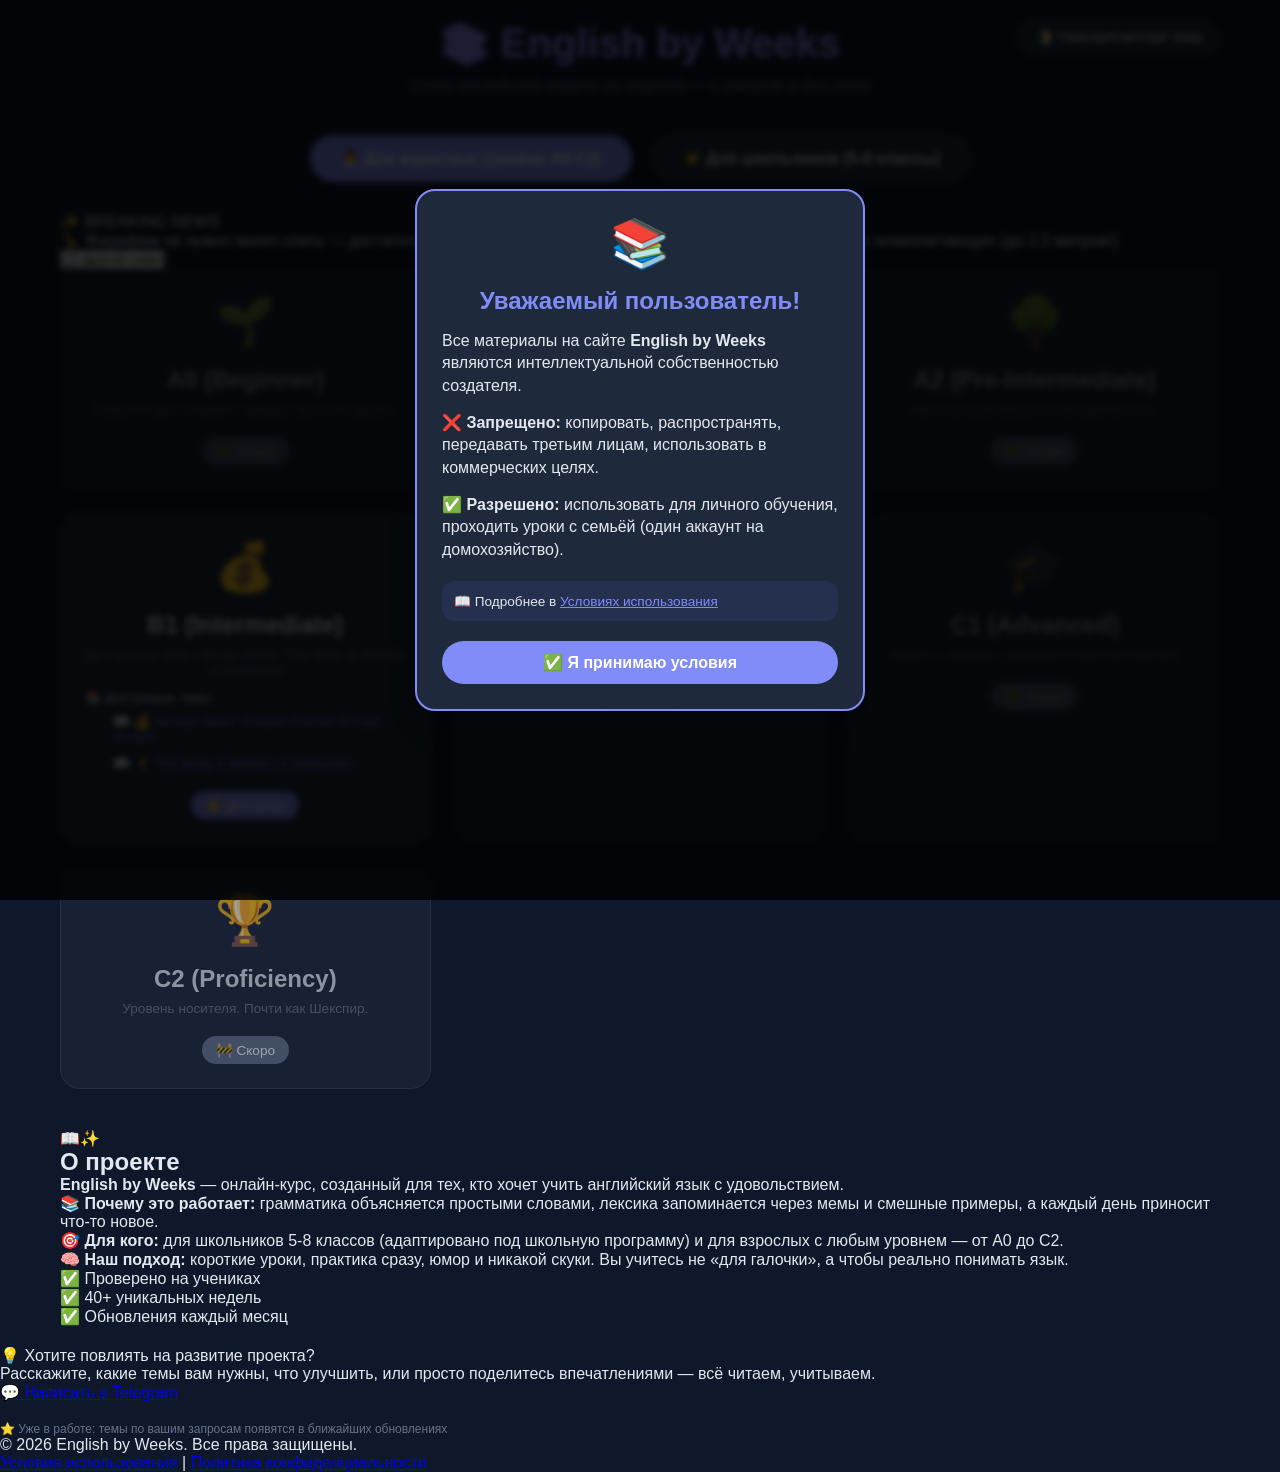
==== docs/index.html @ 67e34866 "index fix" ====
<!DOCTYPE html>
<html lang="ru">
<head>
    <meta charset="UTF-8">
    <meta name="viewport" content="width=device-width, initial-scale=1.0, user-scalable=yes">
    <title>English by Weeks — Английский для взрослых и школьников</title>
    <link rel="stylesheet" href="css/style.css">
    <link rel="icon" href="data:,">
    <link rel="manifest" href="manifest.json">
    <meta name="theme-color" content="#6366f1">
    <meta name="mobile-web-app-capable" content="yes">
    <meta name="apple-mobile-web-app-status-bar-style" content="black-translucent">
    <meta name="apple-mobile-web-app-title" content="EngWeeks">
    <link rel="icon" type="image/svg+xml" href="icons/icon.svg">

</head>
<body class="school-theme">
    <div class="container">
        <header>
            <h1>📚 English by Weeks</h1>
            <p>Учите английский неделя за неделей — с юмором и без скуки</p>
            <button class="theme-toggle" onclick="toggleTheme()">🌓 Тёмная/Светлая тема</button>
        </header>

        <div class="audience-switch">
            <button id="adultsBtn" class="audience-btn">👨‍💼 Для взрослых (уровни A0-C2)</button>
            <button id="schoolBtn" class="audience-btn">👩‍🎓 Для школьников (5-8 классы)</button>
        </div>

        <!-- Блок "Совет дня" -->
<div class="tip-section" id="dailyTipBlock">
    <div class="tip-label">✨ BREAKING NEWS</div>
    <div class="tip-content" id="dailyTipText">
        <span class="tip-icon">🧠</span>
        Загрузка...
    </div>
    <button class="tip-refresh" onclick="refreshDailyTip()">
        🔄 Другой совет
    </button>
</div>

        <div id="levelsContainer" class="levels-grid">
            <div class="loading">Загрузка...</div>
        </div>
        <!-- ========== БЛОК "О ПРОЕКТЕ" ========== -->
    <div class="about-section">
        <!-- Блок "О проекте" -->
<div class="about-section">
    <div class="about-container">
        <div class="about-icon">
            <div class="about-icon-main">📖✨</div>
        </div>

        <div class="about-content">
            <h2 class="about-title">О проекте</h2>
            <p class="about-text">
                <strong>English by Weeks</strong> — онлайн-курс, созданный для тех, кто хочет учить английский язык с удовольствием.
            </p>
            <p class="about-text">
                📚 <strong>Почему это работает:</strong> грамматика объясняется простыми словами, лексика запоминается через мемы и смешные примеры, а каждый день приносит что-то новое.
            </p>
            <p class="about-text">
                🎯 <strong>Для кого:</strong> для школьников 5-8 классов (адаптировано под школьную программу) и для взрослых с любым уровнем — от A0 до C2.
            </p>
            <p class="about-text">
                🧠 <strong>Наш подход:</strong> короткие уроки, практика сразу, юмор и никакой скуки. Вы учитесь не «для галочки», а чтобы реально понимать язык.
            </p>
            <div class="about-badges">
                <div class="about-badge">✅ Проверено на учениках</div>
                <div class="about-badge">✅ 40+ уникальных недель</div>
                <div class="about-badge">✅ Обновления каждый месяц</div>
            </div>
        </div>
    </div>
</div>
    </div>
    </div>

    <!-- ========== БЛОК ОТЗЫВОВ ========== -->
<!--    <div class="reviews-section">-->
<!--        &lt;!&ndash; Блок отзывов &ndash;&gt;-->
<!--<div class="reviews-section">-->
<!--    <h2 class="reviews-title">Что о нас говорят</h2>-->
<!--    <div class="reviews-grid">-->

<!--        &lt;!&ndash; ОТЗЫВ №1 &ndash;&gt;-->
<!--        <div class="review-card">-->
<!--            <div class="review-header">-->
<!--                <div class="review-avatar">👩</div>-->
<!--                <div class="review-author">-->
<!--                    <div class="review-name">Екатерина С.</div>-->
<!--                    <div class="review-role">мама ученика 5 класса</div>-->
<!--                </div>-->
<!--            </div>-->
<!--            <div class="review-stars">★★★★★</div>-->
<!--            <div class="review-text">-->
<!--            </div>-->
<!--            <div class="review-source">из отзыва в Telegram</div>-->
<!--        </div>-->

<!--        &lt;!&ndash; ОТЗЫВ №2 &ndash;&gt;-->
<!--        <div class="review-card">-->
<!--            <div class="review-header">-->
<!--                <div class="review-avatar">👨</div>-->
<!--                <div class="review-author">-->
<!--                    <div class="review-name">Андрей К.</div>-->
<!--                    <div class="review-role">студент, уровень B1</div>-->
<!--                </div>-->
<!--            </div>-->
<!--            <div class="review-stars">★★★★★</div>-->
<!--            <div class="review-text">-->
<!--            </div>-->
<!--            <div class="review-source">из отзыва в Max</div>-->
<!--        </div>-->

<!--        &lt;!&ndash; ОТЗЫВ №3 &ndash;&gt;-->
<!--        <div class="review-card">-->
<!--            <div class="review-header">-->
<!--                <div class="review-avatar">👩‍🏫</div>-->
<!--                <div class="review-author">-->
<!--                    <div class="review-name">Ольга М.</div>-->
<!--                    <div class="review-role">учитель английского</div>-->
<!--                </div>-->
<!--            </div>-->
<!--            <div class="review-stars">★★★★★</div>-->
<!--            <div class="review-text">-->
<!--            </div>-->
<!--            <div class="review-source">из отзыва на Profi.ru</div>-->
<!--        </div>-->

<!--    </div>-->
<!--</div>-->
<!--    </div>-->

    <!-- Блок предложений и обратной связи -->
<div class="feedback-section">
    <div class="feedback-title">💡 Хотите повлиять на развитие проекта?</div>
    <div class="feedback-subtitle">
        Расскажите, какие темы вам нужны, что улучшить, или просто поделитесь впечатлениями — всё читаем, учитываем.
    </div>

    <div class="feedback-buttons">
        <a href="https://t.me/+BAeu1MouSsIzMjE6" target="_blank" rel="noopener noreferrer" class="feedback-btn feedback-btn-primary">
            💬 Написать в Telegram
        </a>
<!--        <a href="mailto:o.gavrikova877@gmail.com?subject=Идея для English by Weeks" class="feedback-btn">-->
<!--            📧 Отправить на почту-->
<!--        </a>-->
    </div>


    <div style="margin-top: 20px; font-size: 0.75rem; color: var(--gray);">
        ⭐ Уже в работе: темы по вашим запросам появятся в ближайших обновлениях
    </div>
</div>

    <button id="installBtn" style="display: none; position: fixed; bottom: 20px; right: 20px; background: var(--primary); color: white; border: none; padding: 12px 20px; border-radius: 30px; cursor: pointer; z-index: 1000; font-weight: bold; box-shadow: 0 4px 12px rgba(0,0,0,0.15);">
        📱 Установить приложение
    </button>

    <script src="js/common.js"></script>
    <script src="js/index.js"></script>
<footer class="site-footer">
    <p>© <span id="currentYear"></span> English by Weeks. Все права защищены.</p>
    <div class="footer-links">
        <a href="/terms.html">Условия использования</a> |
        <a href="/privacy.html">Политика конфиденциальности</a>
    </div>
</footer>
</body>
</html>
---- docs/css/style.css ----
/* frontend/css/style.css */

* {
    margin: 0;
    padding: 0;
    box-sizing: border-box;
}

:root {
    --primary: #6366f1;
    --primary-dark: #4f46e5;
    --secondary: #8b5cf6;
    --success: #10b981;
    --danger: #ef4444;
    --warning: #f59e0b;
    --dark: #1e293b;
    --light: #f8fafc;
    --gray: #64748b;
    --card-bg: #ffffff;
    --body-bg: #f1f5f9;
    --text: #334155;
    --border: #e2e8f0;
}

body.dark {
    --primary: #818cf8;
    --primary-dark: #6366f1;
    --secondary: #a78bfa;
    --card-bg: #1e293b;
    --body-bg: #0f172a;
    --text: #e2e8f0;
    --border: #334155;
}

body {
    font-family: 'Segoe UI', Tahoma, Geneva, Verdana, sans-serif;
    background: var(--body-bg);
    color: var(--text);
    min-height: 100vh;
    transition: all 0.3s;
}

.container {
    max-width: 1200px;
    margin: 0 auto;
    padding: 20px;
}

header {
    text-align: center;
    margin-bottom: 40px;
    position: relative;
}

header h1 {
    font-size: 2.5rem;
    background: linear-gradient(135deg, var(--primary), var(--secondary));
    -webkit-background-clip: text;
    background-clip: text;
    color: transparent;
    margin-bottom: 10px;
}

header p {
    color: var(--gray);
}

.theme-toggle {
    position: absolute;
    top: 0;
    right: 0;
    background: var(--card-bg);
    border: 1px solid var(--border);
    border-radius: 30px;
    padding: 8px 16px;
    cursor: pointer;
    color: var(--text);
    font-size: 0.9rem;
}

.nav-buttons-top, .nav-buttons-bottom {
    display: flex;
    justify-content: space-between;
    margin-bottom: 20px;
    flex-wrap: wrap;
    gap: 10px;
}

.btn-home, .btn-back {
    background: var(--gray);
    color: white;
    border: none;
    padding: 10px 20px;
    border-radius: 30px;
    cursor: pointer;
    font-weight: 600;
    transition: all 0.2s;
}

.btn-home:hover, .btn-back:hover {
    transform: translateY(-2px);
    filter: brightness(1.05);
}

.audience-switch {
    display: flex;
    gap: 20px;
    justify-content: center;
    margin-bottom: 30px;
    flex-wrap: wrap;
}

.audience-btn {
    padding: 12px 28px;
    border: 2px solid var(--border);
    background: var(--card-bg);
    color: var(--text);
    border-radius: 40px;
    cursor: pointer;
    font-weight: 600;
    font-size: 1rem;
    transition: all 0.2s;
}

.audience-btn.active {
    background: var(--primary);
    border-color: var(--primary);
    color: white;
}

.audience-btn:hover:not(.active) {
    background: rgba(99, 102, 241, 0.1);
}

.levels-grid {
    display: grid;
    grid-template-columns: repeat(auto-fill, minmax(280px, 1fr));
    gap: 24px;
    margin-bottom: 40px;
}

.level-card, .class-card {
    background: var(--card-bg);
    border-radius: 20px;
    padding: 24px;
    cursor: pointer;
    transition: all 0.3s;
    border: 1px solid var(--border);
    text-align: center;
}

.level-card:hover, .class-card:hover {
    transform: translateY(-4px);
    box-shadow: 0 20px 25px -12px rgba(0, 0, 0, 0.2);
}

.level-card.coming-soon, .class-card.coming-soon {
    opacity: 0.6;
    cursor: not-allowed;
}

.level-card.coming-soon:hover, .class-card.coming-soon:hover {
    transform: none;
}

.level-icon, .class-icon {
    font-size: 3rem;
    margin-bottom: 16px;
}

.level-title, .class-title {
    font-size: 1.5rem;
    font-weight: bold;
    margin-bottom: 8px;
}

.level-badge {
    background: var(--primary);
    padding: 6px 14px;
    border-radius: 30px;
    font-size: 0.85rem;
    color: white;
    display: inline-block;
    margin-top: 12px;
}

.stats-bar {
    display: flex;
    justify-content: center;
    gap: 20px;
    margin-bottom: 40px;
    flex-wrap: wrap;
}

.stat-card {
    background: var(--card-bg);
    border-radius: 20px;
    padding: 15px 25px;
    text-align: center;
    min-width: 120px;
    box-shadow: 0 4px 6px -1px rgba(0, 0, 0, 0.1);
    border: 1px solid var(--border);
}

.stat-value {
    font-size: 2rem;
    font-weight: bold;
    color: var(--primary);
}

.stat-label {
    font-size: 0.85rem;
    color: var(--gray);
}

.day-block {
    margin-bottom: 24px;
    border: 1px solid var(--border);
    border-radius: 16px;
    overflow: hidden;
}

.day-header {
    background: var(--card-bg);
    padding: 16px 20px;
    cursor: pointer;
    display: flex;
    justify-content: space-between;
    align-items: center;
    flex-wrap: wrap;
    gap: 10px;
}

.day-header h3 {
    margin: 0;
}

.day-status-badge {
    padding: 4px 12px;
    border-radius: 20px;
    font-size: 0.8rem;
    font-weight: 600;
}

.day-status-badge.completed {
    background: var(--success);
    color: white;
}

.day-status-badge.current {
    background: var(--primary);
    color: white;
}

.day-content {
    padding: 20px;
    background: var(--body-bg);
    display: none;
}

.day-content.open {
    display: block;
}

.grammar-card {
    background: var(--card-bg);
    border-radius: 20px;
    padding: 24px;
    margin-bottom: 24px;
    border: 1px solid var(--border);
}

.grammar-card h3 {
    color: var(--primary);
    margin-bottom: 16px;
}

.grammar-rule {
    background: rgba(99, 102, 241, 0.1);
    padding: 16px;
    border-radius: 12px;
    margin: 16px 0;
    white-space: pre-wrap;
}

.grammar-example {
    background: var(--body-bg);
    padding: 10px;
    border-radius: 8px;
    margin: 8px 0;
    font-style: italic;
    display: flex;
    align-items: center;
    flex-wrap: wrap;
    gap: 8px;
}

.vocab-grid {
    display: grid;
    grid-template-columns: repeat(auto-fill, minmax(200px, 1fr));
    gap: 16px;
    margin-bottom: 24px;
}

.vocab-item {
    background: var(--card-bg);
    border-radius: 12px;
    padding: 16px;
    text-align: center;
    border: 1px solid var(--border);
    transition: transform 0.2s;
}

.vocab-item:hover {
    transform: translateY(-2px);
}

.vocab-icon {
    font-size: 2rem;
    margin-bottom: 8px;
}

.vocab-word {
    font-weight: bold;
    font-size: 1rem;
}

.vocab-transcription {
    font-size: 0.7rem;
    color: var(--gray);
}

.vocab-translation {
    font-size: 0.8rem;
    color: var(--gray);
    margin-top: 4px;
}

.vocab-example {
    font-size: 0.7rem;
    color: var(--gray);
    margin-top: 8px;
    font-style: italic;
}

.exercise-card {
    background: var(--card-bg);
    border-radius: 16px;
    padding: 20px;
    margin-bottom: 20px;
    border-left: 4px solid var(--primary);
    border: 1px solid var(--border);
}

.exercise-card.correct {
    border-left-color: var(--success);
}

.exercise-card.incorrect {
    border-left-color: var(--danger);
}

.exercise-question {
    font-size: 1rem;
    margin-bottom: 16px;
    font-weight: 500;
    display: flex;
    align-items: center;
    flex-wrap: wrap;
    gap: 8px;
}

.options {
    display: flex;
    flex-direction: column;
    gap: 8px;
    margin-bottom: 16px;
}

.option {
    padding: 8px 12px;
    background: var(--body-bg);
    border-radius: 8px;
    cursor: pointer;
    transition: all 0.2s;
    border: 1px solid var(--border);
    display: flex;
    align-items: center;
    gap: 8px;
    flex-wrap: wrap;
}

.option:hover {
    background: rgba(99, 102, 241, 0.1);
}

.option.selected {
    background: var(--primary);
    color: white;
    border-color: var(--primary);
}

.fill-input {
    width: 100%;
    padding: 12px;
    border: 1px solid var(--border);
    border-radius: 10px;
    background: var(--card-bg);
    color: var(--text);
    margin-bottom: 16px;
}

.fill-input:focus {
    outline: none;
    border-color: var(--primary);
}

.btn-check {
    background: var(--primary);
    color: white;
    border: none;
    padding: 10px 20px;
    border-radius: 25px;
    cursor: pointer;
    font-weight: 600;
    transition: all 0.2s;
}

.btn-check:hover {
    background: var(--primary-dark);
    transform: translateY(-1px);
}

.btn-next {
    background: var(--primary);
    color: white;
    border: none;
    padding: 12px 24px;
    border-radius: 30px;
    cursor: pointer;
    font-weight: 600;
    transition: all 0.2s;
}

.btn-next:hover {
    transform: translateY(-2px);
    filter: brightness(1.05);
}

.explanation {
    margin-top: 16px;
    padding: 12px;
    background: rgba(16, 185, 129, 0.1);
    border-radius: 10px;
    display: none;
    font-size: 0.9rem;
}

.explanation.show {
    display: block;
}

.adaptive-hint {
    background: rgba(245, 158, 11, 0.1);
    border-left: 4px solid var(--warning);
    padding: 16px;
    margin: 20px 0;
    border-radius: 10px;
}

.adaptive-hint h4 {
    color: var(--warning);
    margin-bottom: 8px;
}

.speak-sentence-btn {
    background: none;
    border: none;
    cursor: pointer;
    font-size: 1rem;
    padding: 4px 8px;
    border-radius: 20px;
    transition: all 0.2s;
}

.speak-sentence-btn:hover {
    background: rgba(99, 102, 241, 0.2);
}

.toast {
    position: fixed;
    bottom: 20px;
    left: 50%;
    transform: translateX(-50%);
    background: var(--success);
    color: white;
    padding: 10px 20px;
    border-radius: 30px;
    font-size: 14px;
    z-index: 1000;
    animation: fadeInOut 2s ease forwards;
}

.toast.error {
    background: var(--danger);
}

.toast.info {
    background: var(--warning);
}

@keyframes fadeInOut {
    0% { opacity: 0; transform: translateX(-50%) translateY(20px); }
    15% { opacity: 1; transform: translateX(-50%) translateY(0); }
    85% { opacity: 1; transform: translateX(-50%) translateY(0); }
    100% { opacity: 0; transform: translateX(-50%) translateY(-20px); }
}

.timetable-grid {
    overflow-x: auto;
}

.timetable-row {
    display: grid;
    grid-template-columns: 80px repeat(5, 1fr);
    gap: 8px;
    align-items: center;
    min-width: 500px;
    margin-bottom: 8px;
}

.timetable-time {
    font-weight: bold;
    background: var(--primary);
    color: white;
    padding: 8px;
    border-radius: 8px;
    text-align: center;
}

.timetable-subject {
    background: var(--body-bg);
    padding: 8px;
    border-radius: 8px;
    text-align: center;
}

.certificate-modal {
    animation: fadeIn 0.3s ease;
}

@keyframes fadeIn {
    from { opacity: 0; }
    to { opacity: 1; }
}

@media (max-width: 600px) {
    .container { padding: 16px; }

    header {
        position: relative;
        padding-top: 50px;
        margin-bottom: 20px;
    }

    header h1 {
        font-size: 1.5rem;
        margin-top: 10px;
    }

    .theme-toggle {
        position: absolute;
        top: 0;
        right: 0;
        left: auto;
        font-size: 0.7rem;
        padding: 5px 10px;
    }

    .nav-buttons-top, .nav-buttons-bottom {
        flex-direction: column;
    }

    .btn-home, .btn-back {
        width: 100%;
        text-align: center;
    }

    .stats-bar { gap: 8px; }
    .stat-card { padding: 8px 12px; min-width: 70px; }
    .stat-value { font-size: 1.2rem; }
    .stat-label { font-size: 0.7rem; }

    .weeks-grid { grid-template-columns: 1fr; }
    .vocab-grid { grid-template-columns: 1fr; }

    .audience-btn { padding: 6px 12px; font-size: 0.8rem; }

    .day-header h3 { font-size: 0.9rem; }
    .day-status-badge { font-size: 0.65rem; }

    .grammar-card, .exercise-card { padding: 12px; }
    .exercise-question { font-size: 0.9rem; }

    .option { padding: 8px 12px; font-size: 0.85rem; }
    .btn-check, .btn-next { padding: 8px 16px; font-size: 0.85rem; }

    .timetable-row {
        min-width: 450px;
        gap: 4px;
    }

    .timetable-time { font-size: 0.7rem; padding: 4px; }
    .timetable-subject { font-size: 0.65rem; padding: 4px; }
}

/* ========== ЗАГОЛОВОК НЕДЕЛИ В РАМКЕ ========== */
.week-title-wrapper {
    display: inline-block;
    background: var(--card-bg) !important;
    padding: 16px 32px;
    border-radius: 16px;
    border: 3px solid var(--primary) !important;
    box-shadow: 0 8px 20px rgba(0, 0, 0, 0.08);
    margin-bottom: 8px;
}

header .week-title-wrapper h1 {
    margin: 0;
    font-size: 2rem;
    color: var(--text) !important;
    background: none !important;
    -webkit-background-clip: unset !important;
    background-clip: unset !important;
    background-image: none !important;
}

/* ========== КЛИКАБЕЛЬНЫЕ СЛОВА (БЕЗ ПОДЧЁРКИВАНИЯ) ========== */
.clickable-word,
.clickable-word:link,
.clickable-word:visited,
.clickable-word:hover,
.clickable-word:active,
a .clickable-word,
.clickable-word a {
    text-decoration: none !important;
    border-bottom: none !important;
    cursor: pointer;
    transition: background 0.2s;
}

.clickable-word:hover {
    background: rgba(99, 102, 241, 0.1);
    border-radius: 4px;
}
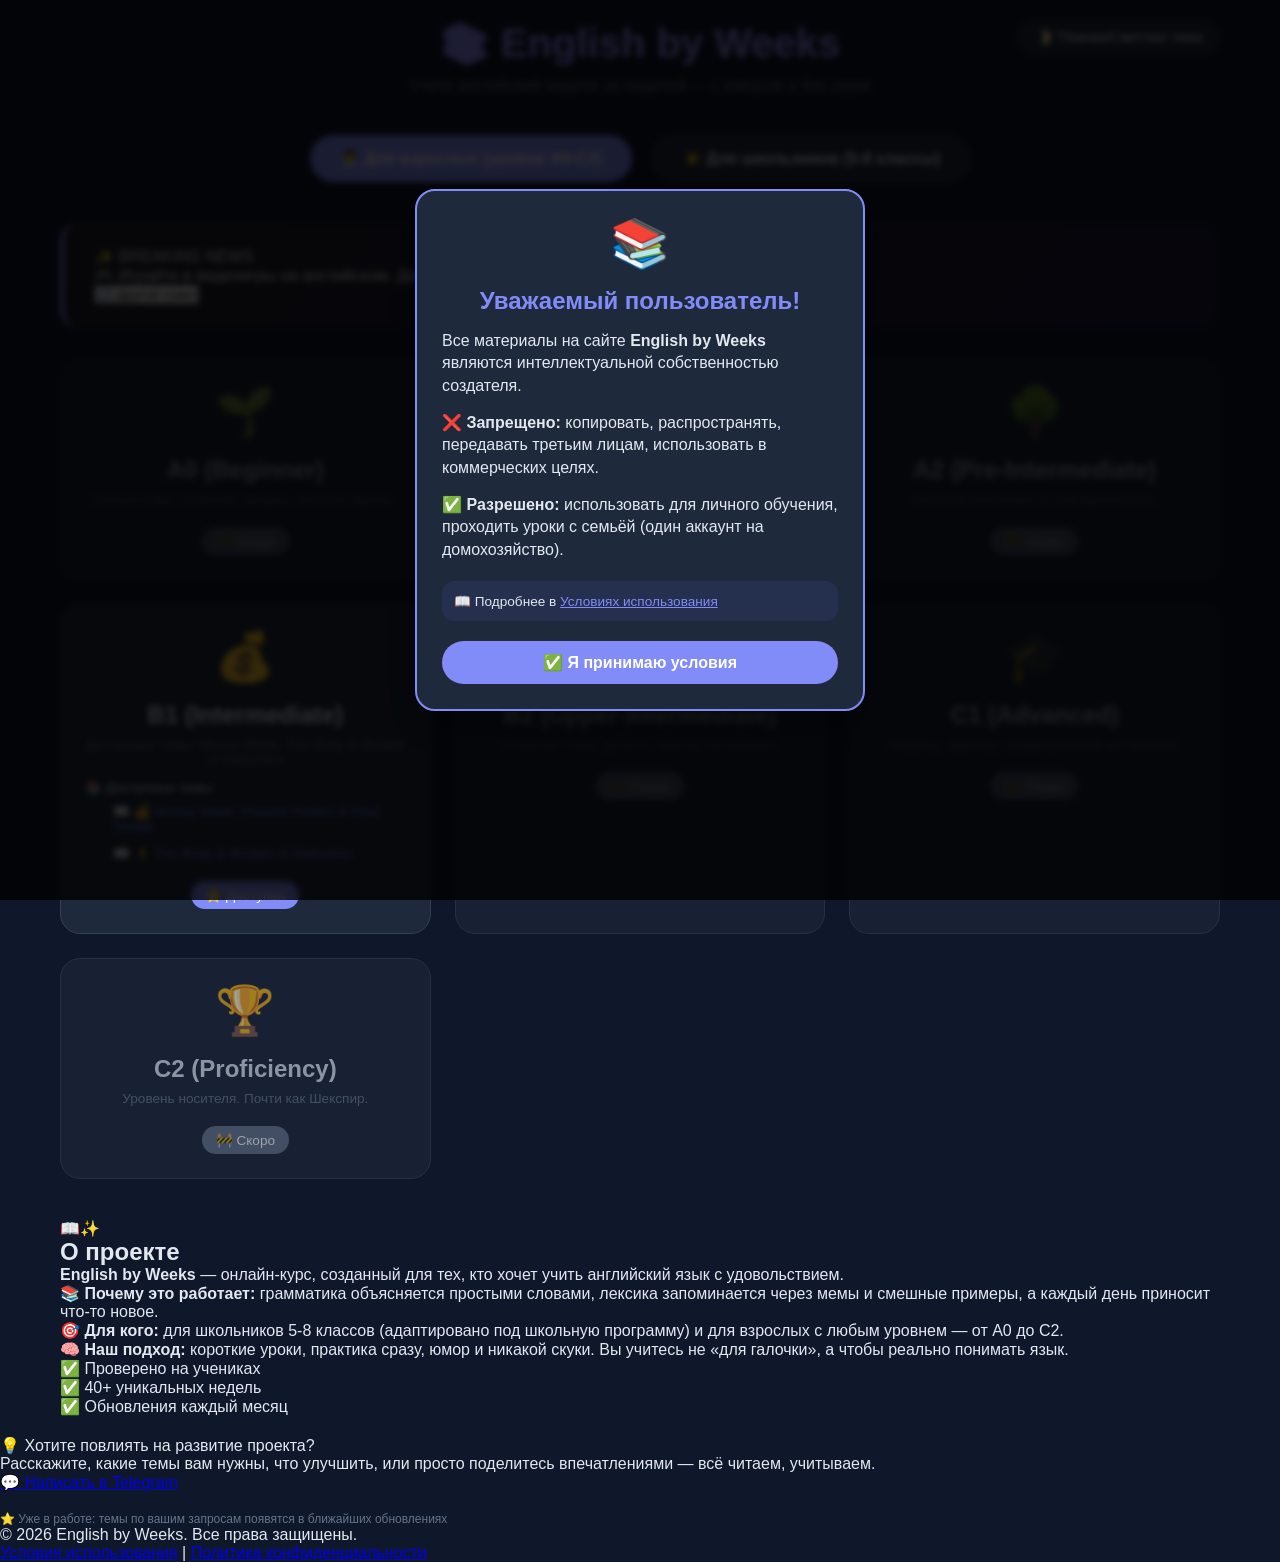
==== commit c8c125eb: "tip section" ====
--- a/docs/index.html
+++ b/docs/index.html
@@ -43,7 +43,7 @@
             <div class="loading">Загрузка...</div>
         </div>
         <!-- ========== БЛОК "О ПРОЕКТЕ" ========== -->
-    <div class="about-section">
+
         <!-- Блок "О проекте" -->
 <div class="about-section">
     <div class="about-container">
@@ -71,7 +71,7 @@
                 <div class="about-badge">✅ Обновления каждый месяц</div>
             </div>
         </div>
-    </div>
+
 </div>
     </div>
     </div>
--- a/docs/css/style.css
+++ b/docs/css/style.css
@@ -652,4 +652,14 @@
 .clickable-word:hover {
     background: rgba(99, 102, 241, 0.1);
     border-radius: 4px;
+}
+
+.tip-section {
+    background: linear-gradient(135deg, rgba(249,115,22,0.08), rgba(139,92,246,0.08));
+    border-radius: 20px;
+    padding: 25px 30px;
+    margin: 40px 0 30px;
+    border-left: 4px solid var(--primary);
+    position: relative;
+    overflow: hidden;
 }
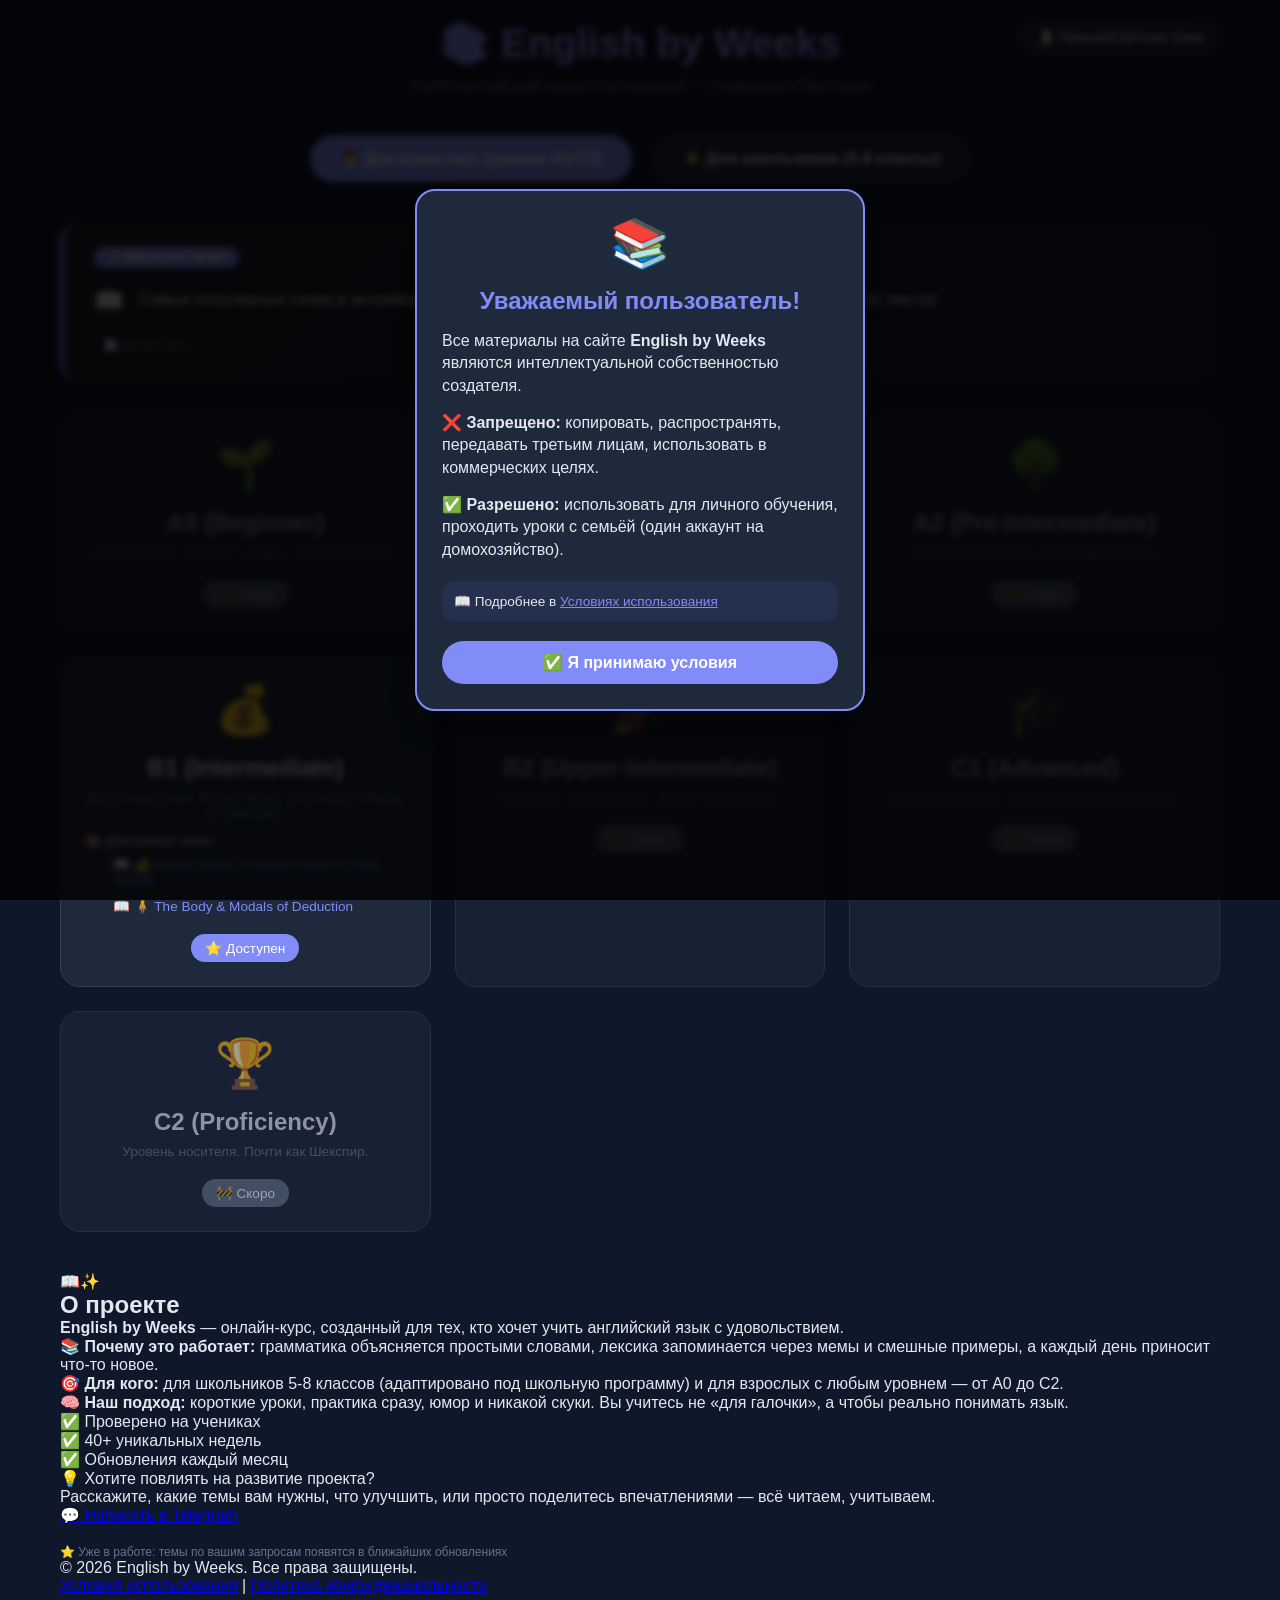
==== commit bb8d8a7d: "tip section" ====
--- a/docs/index.html
+++ b/docs/index.html
@@ -12,7 +12,6 @@
     <meta name="apple-mobile-web-app-status-bar-style" content="black-translucent">
     <meta name="apple-mobile-web-app-title" content="EngWeeks">
     <link rel="icon" type="image/svg+xml" href="icons/icon.svg">
-
 </head>
 <body class="school-theme">
     <div class="container">
@@ -28,144 +27,80 @@
         </div>
 
         <!-- Блок "Совет дня" -->
-<div class="tip-section" id="dailyTipBlock">
-    <div class="tip-label">✨ BREAKING NEWS</div>
-    <div class="tip-content" id="dailyTipText">
-        <span class="tip-icon">🧠</span>
-        Загрузка...
-    </div>
-    <button class="tip-refresh" onclick="refreshDailyTip()">
-        🔄 Другой совет
-    </button>
-</div>
+        <div class="tip-section" id="dailyTipBlock">
+            <div class="tip-label">✨ BREAKING NEWS</div>
+            <div class="tip-content" id="dailyTipText">
+                <span class="tip-icon">🧠</span>
+                Загрузка...
+            </div>
+            <button class="tip-refresh" onclick="refreshDailyTip()">
+                🔄 Другой совет
+            </button>
+        </div>
 
         <div id="levelsContainer" class="levels-grid">
             <div class="loading">Загрузка...</div>
         </div>
-        <!-- ========== БЛОК "О ПРОЕКТЕ" ========== -->
 
         <!-- Блок "О проекте" -->
-<div class="about-section">
-    <div class="about-container">
-        <div class="about-icon">
-            <div class="about-icon-main">📖✨</div>
-        </div>
-
-        <div class="about-content">
-            <h2 class="about-title">О проекте</h2>
-            <p class="about-text">
-                <strong>English by Weeks</strong> — онлайн-курс, созданный для тех, кто хочет учить английский язык с удовольствием.
-            </p>
-            <p class="about-text">
-                📚 <strong>Почему это работает:</strong> грамматика объясняется простыми словами, лексика запоминается через мемы и смешные примеры, а каждый день приносит что-то новое.
-            </p>
-            <p class="about-text">
-                🎯 <strong>Для кого:</strong> для школьников 5-8 классов (адаптировано под школьную программу) и для взрослых с любым уровнем — от A0 до C2.
-            </p>
-            <p class="about-text">
-                🧠 <strong>Наш подход:</strong> короткие уроки, практика сразу, юмор и никакой скуки. Вы учитесь не «для галочки», а чтобы реально понимать язык.
-            </p>
-            <div class="about-badges">
-                <div class="about-badge">✅ Проверено на учениках</div>
-                <div class="about-badge">✅ 40+ уникальных недель</div>
-                <div class="about-badge">✅ Обновления каждый месяц</div>
+        <div class="about-section">
+            <div class="about-container">
+                <div class="about-icon">
+                    <div class="about-icon-main">📖✨</div>
+                </div>
+                <div class="about-content">
+                    <h2 class="about-title">О проекте</h2>
+                    <p class="about-text">
+                        <strong>English by Weeks</strong> — онлайн-курс, созданный для тех, кто хочет учить английский язык с удовольствием.
+                    </p>
+                    <p class="about-text">
+                        📚 <strong>Почему это работает:</strong> грамматика объясняется простыми словами, лексика запоминается через мемы и смешные примеры, а каждый день приносит что-то новое.
+                    </p>
+                    <p class="about-text">
+                        🎯 <strong>Для кого:</strong> для школьников 5-8 классов (адаптировано под школьную программу) и для взрослых с любым уровнем — от A0 до C2.
+                    </p>
+                    <p class="about-text">
+                        🧠 <strong>Наш подход:</strong> короткие уроки, практика сразу, юмор и никакой скуки. Вы учитесь не «для галочки», а чтобы реально понимать язык.
+                    </p>
+                    <div class="about-badges">
+                        <div class="about-badge">✅ Проверено на учениках</div>
+                        <div class="about-badge">✅ 40+ уникальных недель</div>
+                        <div class="about-badge">✅ Обновления каждый месяц</div>
+                    </div>
+                </div>
             </div>
         </div>
 
-</div>
+        <!-- Блок предложений и обратной связи -->
+        <div class="feedback-section">
+            <div class="feedback-title">💡 Хотите повлиять на развитие проекта?</div>
+            <div class="feedback-subtitle">
+                Расскажите, какие темы вам нужны, что улучшить, или просто поделитесь впечатлениями — всё читаем, учитываем.
+            </div>
+            <div class="feedback-buttons">
+                <a href="https://t.me/+BAeu1MouSsIzMjE6" target="_blank" rel="noopener noreferrer" class="feedback-btn feedback-btn-primary">
+                    💬 Написать в Telegram
+                </a>
+            </div>
+            <div style="margin-top: 20px; font-size: 0.75rem; color: var(--gray);">
+                ⭐ Уже в работе: темы по вашим запросам появятся в ближайших обновлениях
+            </div>
+        </div>
+
+        <button id="installBtn" style="display: none; position: fixed; bottom: 20px; right: 20px; background: var(--primary); color: white; border: none; padding: 12px 20px; border-radius: 30px; cursor: pointer; z-index: 1000; font-weight: bold; box-shadow: 0 4px 12px rgba(0,0,0,0.15);">
+            📱 Установить приложение
+        </button>
+
+        <script src="js/common.js"></script>
+        <script src="js/index.js"></script>
+
+        <footer class="site-footer">
+            <p>© <span id="currentYear"></span> English by Weeks. Все права защищены.</p>
+            <div class="footer-links">
+                <a href="/terms.html">Условия использования</a> |
+                <a href="/privacy.html">Политика конфиденциальности</a>
+            </div>
+        </footer>
     </div>
-    </div>
-
-    <!-- ========== БЛОК ОТЗЫВОВ ========== -->
-<!--    <div class="reviews-section">-->
-<!--        &lt;!&ndash; Блок отзывов &ndash;&gt;-->
-<!--<div class="reviews-section">-->
-<!--    <h2 class="reviews-title">Что о нас говорят</h2>-->
-<!--    <div class="reviews-grid">-->
-
-<!--        &lt;!&ndash; ОТЗЫВ №1 &ndash;&gt;-->
-<!--        <div class="review-card">-->
-<!--            <div class="review-header">-->
-<!--                <div class="review-avatar">👩</div>-->
-<!--                <div class="review-author">-->
-<!--                    <div class="review-name">Екатерина С.</div>-->
-<!--                    <div class="review-role">мама ученика 5 класса</div>-->
-<!--                </div>-->
-<!--            </div>-->
-<!--            <div class="review-stars">★★★★★</div>-->
-<!--            <div class="review-text">-->
-<!--            </div>-->
-<!--            <div class="review-source">из отзыва в Telegram</div>-->
-<!--        </div>-->
-
-<!--        &lt;!&ndash; ОТЗЫВ №2 &ndash;&gt;-->
-<!--        <div class="review-card">-->
-<!--            <div class="review-header">-->
-<!--                <div class="review-avatar">👨</div>-->
-<!--                <div class="review-author">-->
-<!--                    <div class="review-name">Андрей К.</div>-->
-<!--                    <div class="review-role">студент, уровень B1</div>-->
-<!--                </div>-->
-<!--            </div>-->
-<!--            <div class="review-stars">★★★★★</div>-->
-<!--            <div class="review-text">-->
-<!--            </div>-->
-<!--            <div class="review-source">из отзыва в Max</div>-->
-<!--        </div>-->
-
-<!--        &lt;!&ndash; ОТЗЫВ №3 &ndash;&gt;-->
-<!--        <div class="review-card">-->
-<!--            <div class="review-header">-->
-<!--                <div class="review-avatar">👩‍🏫</div>-->
-<!--                <div class="review-author">-->
-<!--                    <div class="review-name">Ольга М.</div>-->
-<!--                    <div class="review-role">учитель английского</div>-->
-<!--                </div>-->
-<!--            </div>-->
-<!--            <div class="review-stars">★★★★★</div>-->
-<!--            <div class="review-text">-->
-<!--            </div>-->
-<!--            <div class="review-source">из отзыва на Profi.ru</div>-->
-<!--        </div>-->
-
-<!--    </div>-->
-<!--</div>-->
-<!--    </div>-->
-
-    <!-- Блок предложений и обратной связи -->
-<div class="feedback-section">
-    <div class="feedback-title">💡 Хотите повлиять на развитие проекта?</div>
-    <div class="feedback-subtitle">
-        Расскажите, какие темы вам нужны, что улучшить, или просто поделитесь впечатлениями — всё читаем, учитываем.
-    </div>
-
-    <div class="feedback-buttons">
-        <a href="https://t.me/+BAeu1MouSsIzMjE6" target="_blank" rel="noopener noreferrer" class="feedback-btn feedback-btn-primary">
-            💬 Написать в Telegram
-        </a>
-<!--        <a href="mailto:o.gavrikova877@gmail.com?subject=Идея для English by Weeks" class="feedback-btn">-->
-<!--            📧 Отправить на почту-->
-<!--        </a>-->
-    </div>
-
-
-    <div style="margin-top: 20px; font-size: 0.75rem; color: var(--gray);">
-        ⭐ Уже в работе: темы по вашим запросам появятся в ближайших обновлениях
-    </div>
-</div>
-
-    <button id="installBtn" style="display: none; position: fixed; bottom: 20px; right: 20px; background: var(--primary); color: white; border: none; padding: 12px 20px; border-radius: 30px; cursor: pointer; z-index: 1000; font-weight: bold; box-shadow: 0 4px 12px rgba(0,0,0,0.15);">
-        📱 Установить приложение
-    </button>
-
-    <script src="js/common.js"></script>
-    <script src="js/index.js"></script>
-<footer class="site-footer">
-    <p>© <span id="currentYear"></span> English by Weeks. Все права защищены.</p>
-    <div class="footer-links">
-        <a href="/terms.html">Условия использования</a> |
-        <a href="/privacy.html">Политика конфиденциальности</a>
-    </div>
-</footer>
 </body>
 </html>
--- a/docs/css/style.css
+++ b/docs/css/style.css
@@ -662,4 +662,46 @@
     border-left: 4px solid var(--primary);
     position: relative;
     overflow: hidden;
+}
+.tip-label {
+    display: inline-block;
+    background: var(--primary);
+    color: white;
+    padding: 4px 12px;
+    border-radius: 30px;
+    font-size: 0.7rem;
+    font-weight: 600;
+    text-transform: uppercase;
+    letter-spacing: 0.5px;
+    margin-bottom: 15px;
+}
+
+.tip-content {
+    font-size: 1rem;
+    line-height: 1.5;
+    color: var(--text);
+    margin-bottom: 15px;
+    padding-right: 20px;
+}
+
+.tip-icon {
+    font-size: 1.5rem;
+    margin-right: 10px;
+    vertical-align: middle;
+}
+
+.tip-refresh {
+    background: none;
+    border: none;
+    color: var(--gray);
+    font-size: 0.7rem;
+    cursor: pointer;
+    transition: color 0.2s;
+    padding: 5px 10px;
+    border-radius: 20px;
+}
+
+.tip-refresh:hover {
+    color: var(--primary);
+    background: rgba(99, 102, 241, 0.1);
 }
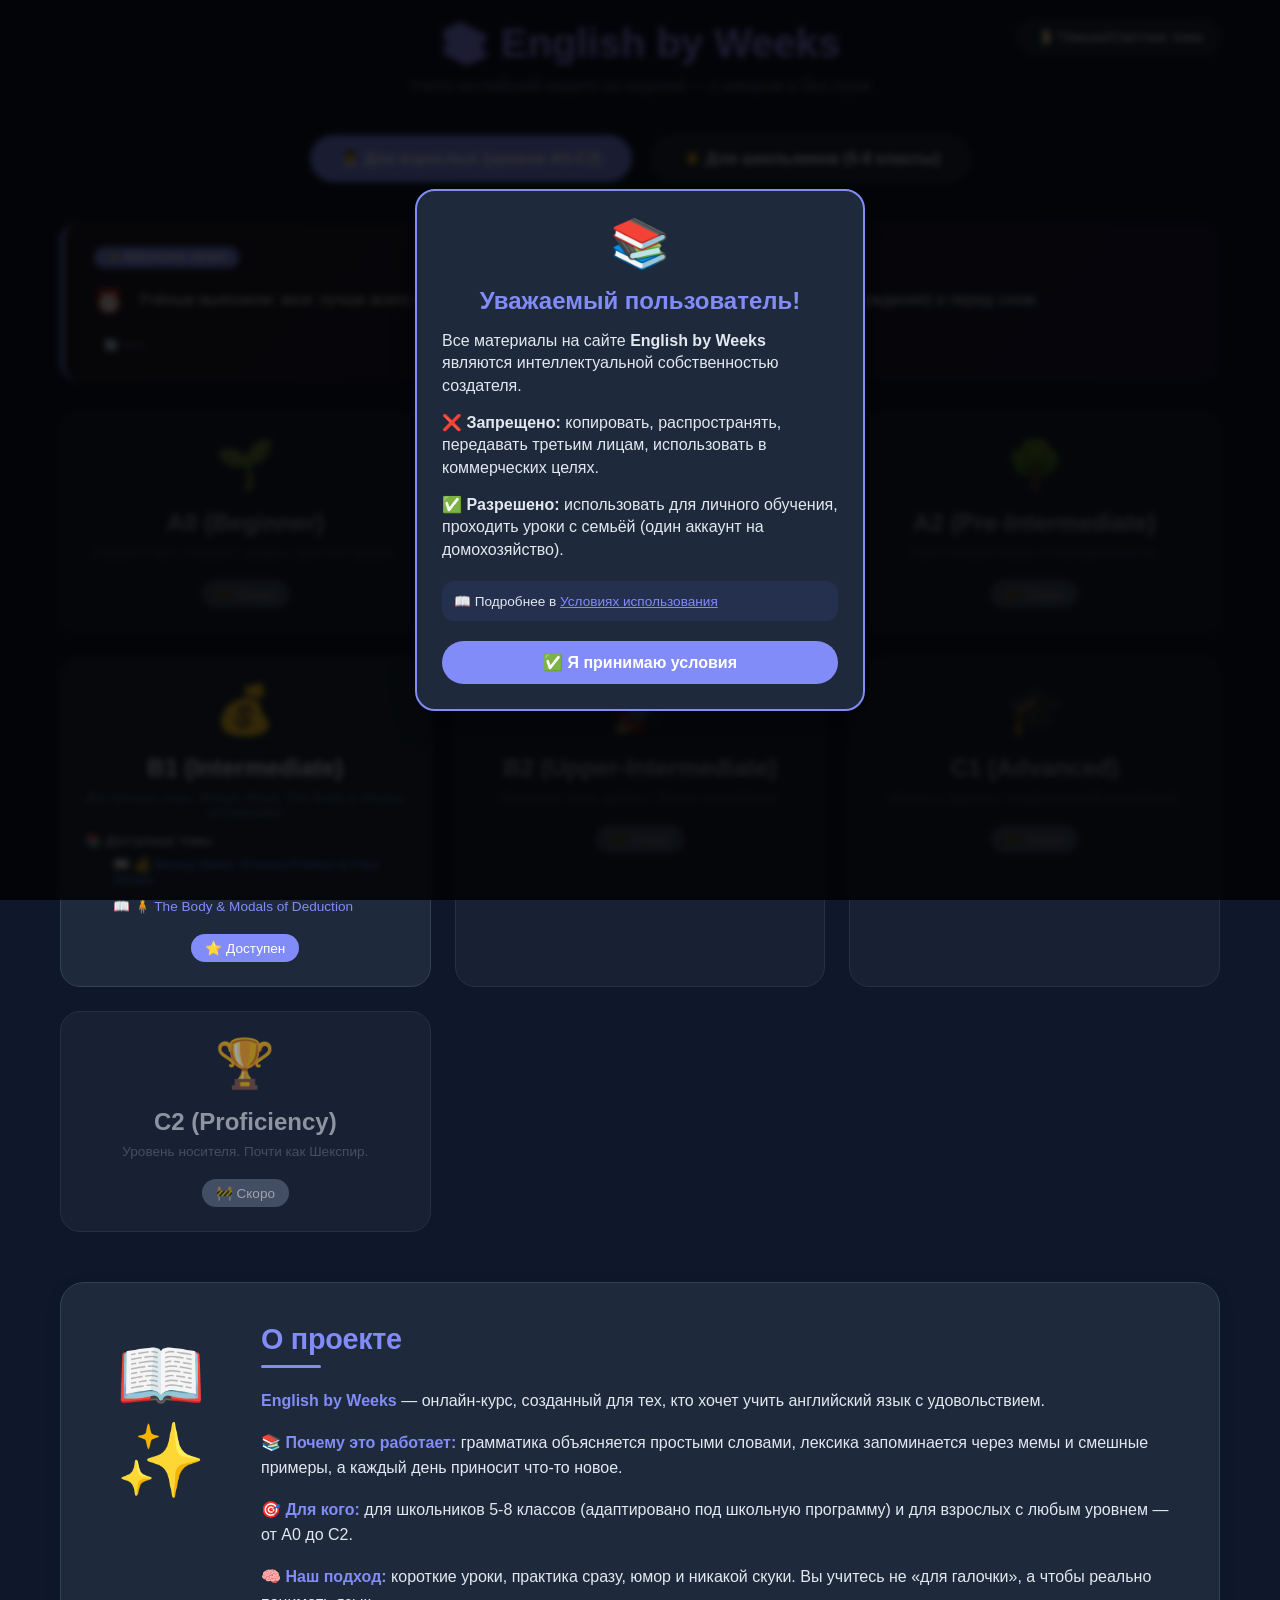
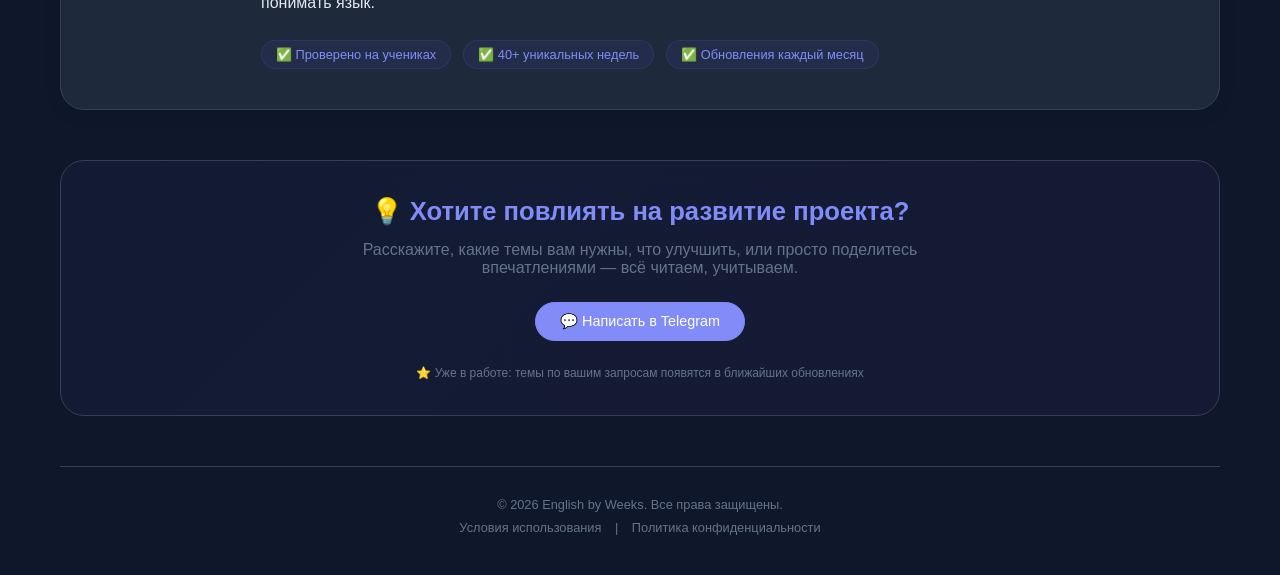
==== commit f11d1b63: "Next advice button" ====
--- a/docs/index.html
+++ b/docs/index.html
@@ -34,7 +34,7 @@
                 Загрузка...
             </div>
             <button class="tip-refresh" onclick="refreshDailyTip()">
-                🔄 Другой совет
+                🔄 Next
             </button>
         </div>
 
--- a/docs/css/style.css
+++ b/docs/css/style.css
@@ -704,4 +704,254 @@
 .tip-refresh:hover {
     color: var(--primary);
     background: rgba(99, 102, 241, 0.1);
+}
+
+/* ========== БЛОК "О ПРОЕКТЕ" ========== */
+.about-section {
+    background: var(--card-bg);
+    border-radius: 24px;
+    padding: 40px;
+    margin: 50px 0;
+    border: 1px solid var(--border);
+    box-shadow: 0 4px 20px rgba(0, 0, 0, 0.05);
+}
+
+.about-container {
+    display: flex;
+    flex-wrap: wrap;
+    gap: 40px;
+    align-items: flex-start;
+}
+
+.about-icon {
+    flex: 0 0 120px;
+    text-align: center;
+    padding-top: 10px;
+}
+
+.about-icon-main {
+    font-size: 4.5rem;
+    display: block;
+    margin-bottom: 10px;
+}
+
+.about-content {
+    flex: 1;
+    min-width: 250px;
+}
+
+.about-title {
+    color: var(--primary);
+    margin-bottom: 20px;
+    font-size: 1.8rem;
+    font-weight: 700;
+    letter-spacing: -0.3px;
+    position: relative;
+    padding-bottom: 12px;
+}
+
+.about-title::after {
+    content: '';
+    position: absolute;
+    bottom: 0;
+    left: 0;
+    width: 60px;
+    height: 3px;
+    background: var(--primary);
+    border-radius: 3px;
+}
+
+.about-text {
+    margin-bottom: 16px;
+    line-height: 1.6;
+    color: var(--text);
+    font-size: 1rem;
+}
+
+.about-text strong {
+    color: var(--primary);
+    font-weight: 600;
+}
+
+.about-badges {
+    display: flex;
+    flex-wrap: wrap;
+    gap: 12px;
+    margin-top: 25px;
+}
+
+.about-badge {
+    background: rgba(99, 102, 241, 0.08);
+    padding: 6px 14px;
+    border-radius: 30px;
+    font-size: 0.8rem;
+    font-weight: 500;
+    color: var(--primary);
+    border: 1px solid rgba(99, 102, 241, 0.15);
+    transition: all 0.2s ease;
+}
+
+.about-badge:hover {
+    background: rgba(99, 102, 241, 0.15);
+    transform: translateY(-2px);
+}
+
+/* ========== БЛОК ОБРАТНОЙ СВЯЗИ ========== */
+.feedback-section {
+    background: linear-gradient(135deg, rgba(99, 102, 241, 0.05), rgba(139, 92, 246, 0.05));
+    border-radius: 24px;
+    padding: 35px;
+    margin: 50px 0;
+    border: 1px solid var(--border);
+    text-align: center;
+}
+
+.feedback-title {
+    font-size: 1.6rem;
+    font-weight: 700;
+    color: var(--primary);
+    margin-bottom: 15px;
+}
+
+.feedback-subtitle {
+    font-size: 1rem;
+    color: var(--gray);
+    margin-bottom: 25px;
+    max-width: 600px;
+    margin-left: auto;
+    margin-right: auto;
+}
+
+.feedback-buttons {
+    display: flex;
+    flex-wrap: wrap;
+    justify-content: center;
+    gap: 15px;
+    margin-bottom: 25px;
+}
+
+.feedback-btn {
+    display: inline-flex;
+    align-items: center;
+    gap: 8px;
+    background: var(--card-bg);
+    border: 1px solid var(--border);
+    border-radius: 40px;
+    padding: 10px 24px;
+    font-size: 0.9rem;
+    font-weight: 500;
+    color: var(--text);
+    text-decoration: none;
+    transition: all 0.2s ease;
+    cursor: pointer;
+}
+
+.feedback-btn:hover {
+    transform: translateY(-2px);
+    border-color: var(--primary);
+    box-shadow: 0 4px 12px rgba(0, 0, 0, 0.1);
+}
+
+.feedback-btn-primary {
+    background: var(--primary);
+    border-color: var(--primary);
+    color: white;
+}
+
+.feedback-btn-primary:hover {
+    background: var(--primary-dark);
+    transform: translateY(-2px);
+}
+
+/* ========== АДАПТИВНОСТЬ ДЛЯ ЭТИХ БЛОКОВ ========== */
+@media (max-width: 600px) {
+    .about-section {
+        padding: 25px;
+        margin: 30px 0;
+    }
+    .about-container {
+        flex-direction: column;
+        align-items: center;
+        text-align: center;
+        gap: 20px;
+    }
+    .about-icon {
+        flex: 0 0 auto;
+    }
+    .about-title::after {
+        left: 50%;
+        transform: translateX(-50%);
+    }
+    .about-badges {
+        justify-content: center;
+    }
+    .feedback-section {
+        padding: 25px;
+        margin: 30px 0;
+    }
+    .feedback-title {
+        font-size: 1.3rem;
+    }
+    .feedback-buttons {
+        flex-direction: column;
+        align-items: stretch;
+    }
+    .feedback-btn {
+        justify-content: center;
+    }
+}
+
+/* ========== ПОДВАЛ (ФУТЕР) ========== */
+.site-footer {
+    text-align: center;
+    padding: 30px 20px 20px;
+    margin-top: 40px;
+    border-top: 1px solid var(--border);
+    font-size: 0.8rem;
+    color: var(--gray);
+}
+
+.site-footer a {
+    color: var(--gray);
+    text-decoration: none;
+    margin: 0 10px;
+    transition: color 0.2s;
+}
+
+.site-footer a:hover {
+    color: var(--primary);
+}
+
+.footer-links {
+    margin-top: 8px;
+}
+
+/* Адаптация для мобильных устройств */
+@media (max-width: 600px) {
+    .site-footer {
+        padding: 20px 16px 16px;
+        margin-top: 20px;
+        font-size: 0.7rem;
+    }
+    .footer-links a {
+        display: inline-block;
+        margin: 4px 6px;
+    }
+}
+
+/* ========== КНОПКИ ОЗВУЧКИ В СЛОВАРЕ ========== */
+.vocab-item button {
+    background: none;
+    border: none;
+    cursor: pointer;
+    color: var(--text);          /* наследуем цвет текста темы */
+    font-size: 0.85rem;
+    transition: color 0.2s, background 0.2s;
+    padding: 4px 8px;
+    border-radius: 4px;
+}
+
+.vocab-item button:hover {
+    color: var(--primary);       /* при наведении — акцентный цвет */
+    background: rgba(99, 102, 241, 0.1);
 }
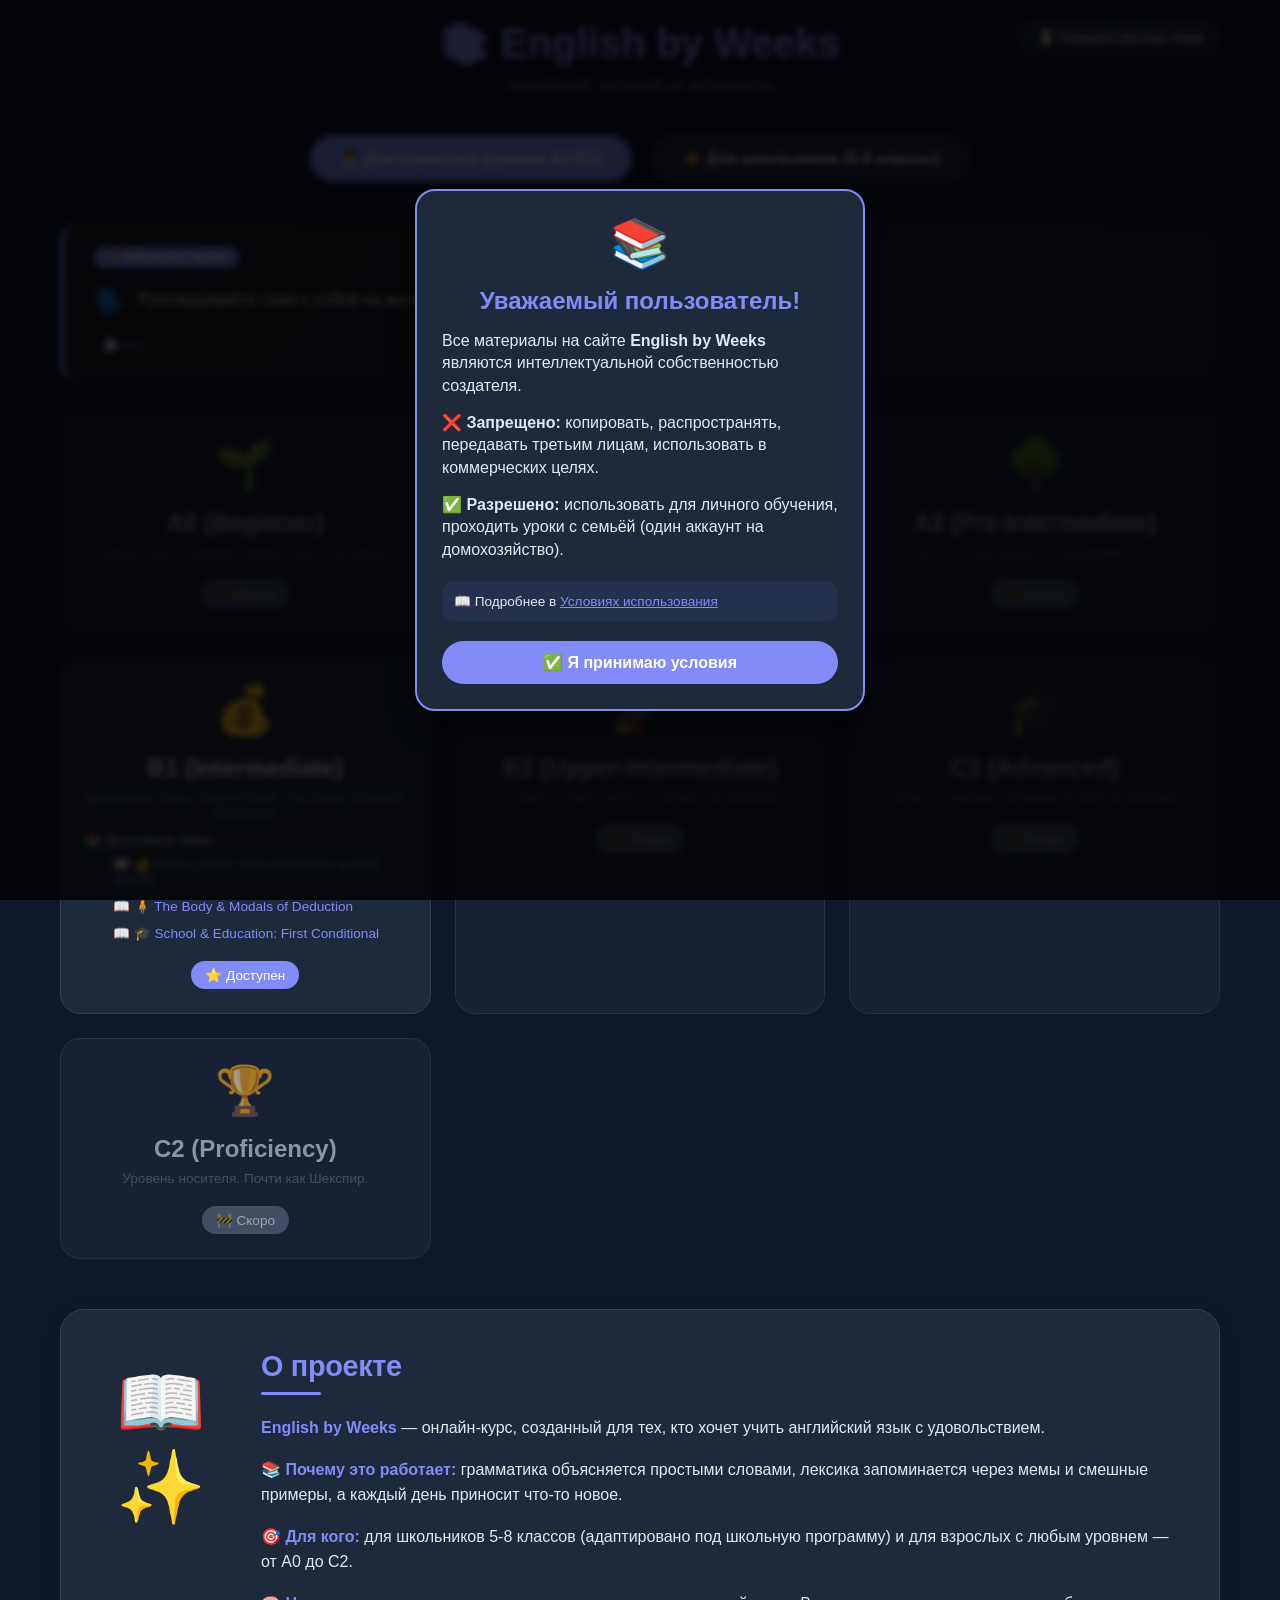
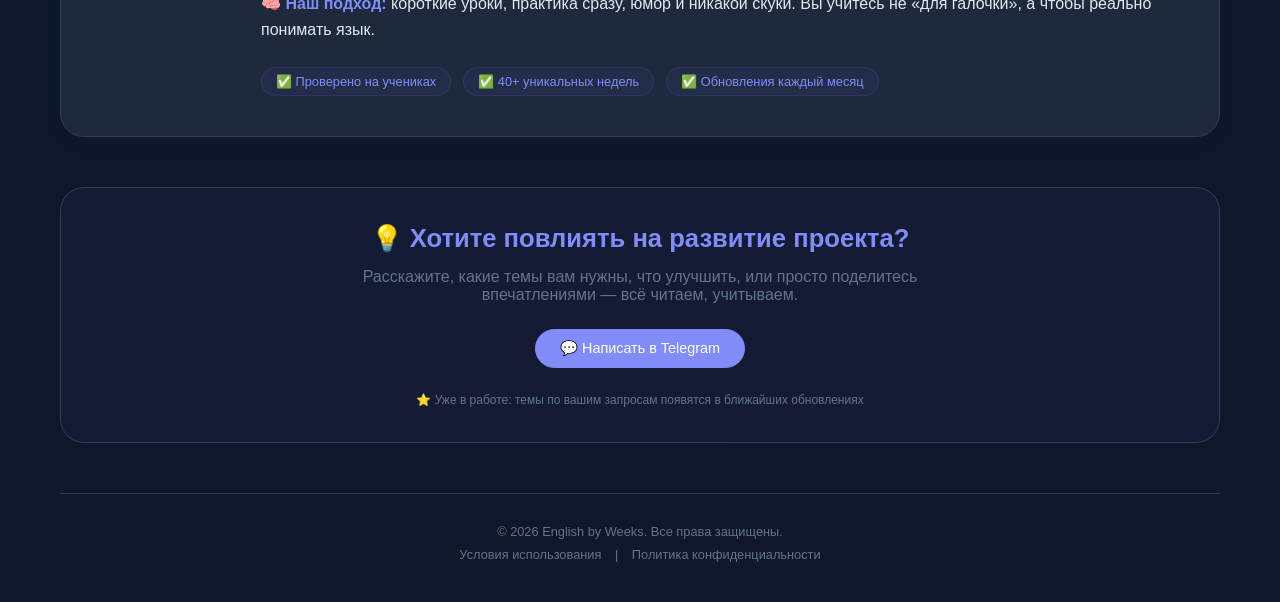
==== commit da9a90b8: "new motto" ====
--- a/docs/index.html
+++ b/docs/index.html
@@ -17,7 +17,7 @@
     <div class="container">
         <header>
             <h1>📚 English by Weeks</h1>
-            <p>Учите английский неделя за неделей — с юмором и без скуки</p>
+            <p>Английский, который не забывается</p>
             <button class="theme-toggle" onclick="toggleTheme()">🌓 Тёмная/Светлая тема</button>
         </header>
 
--- a/docs/css/style.css
+++ b/docs/css/style.css
@@ -954,4 +954,37 @@
 .vocab-item button:hover {
     color: var(--primary);       /* при наведении — акцентный цвет */
     background: rgba(99, 102, 241, 0.1);
+}
+
+/* ========== ВЫРАВНИВАНИЕ ТЕКСТА ПО ШИРИНЕ ========== */
+
+/* Для правил в грамматике */
+.grammar-rule {
+    text-align: justify;
+    hyphens: auto;
+    -webkit-hyphens: auto;
+    -moz-hyphens: auto;
+    word-wrap: break-word;
+}
+
+/* Для текстов чтения в упражнениях */
+.exercise-card .reading-text,
+.exercise-card .reading-text p,
+.reading-container {
+    text-align: justify;
+    hyphens: auto;
+    -webkit-hyphens: auto;
+    -moz-hyphens: auto;
+    word-wrap: break-word;
+}
+
+/* Дополнительно: улучшаем читаемость (опционально) */
+.grammar-rule {
+    line-height: 1.6;
+    padding: 16px;
+}
+
+.reading-container {
+    line-height: 1.6;
+    padding: 16px;
 }
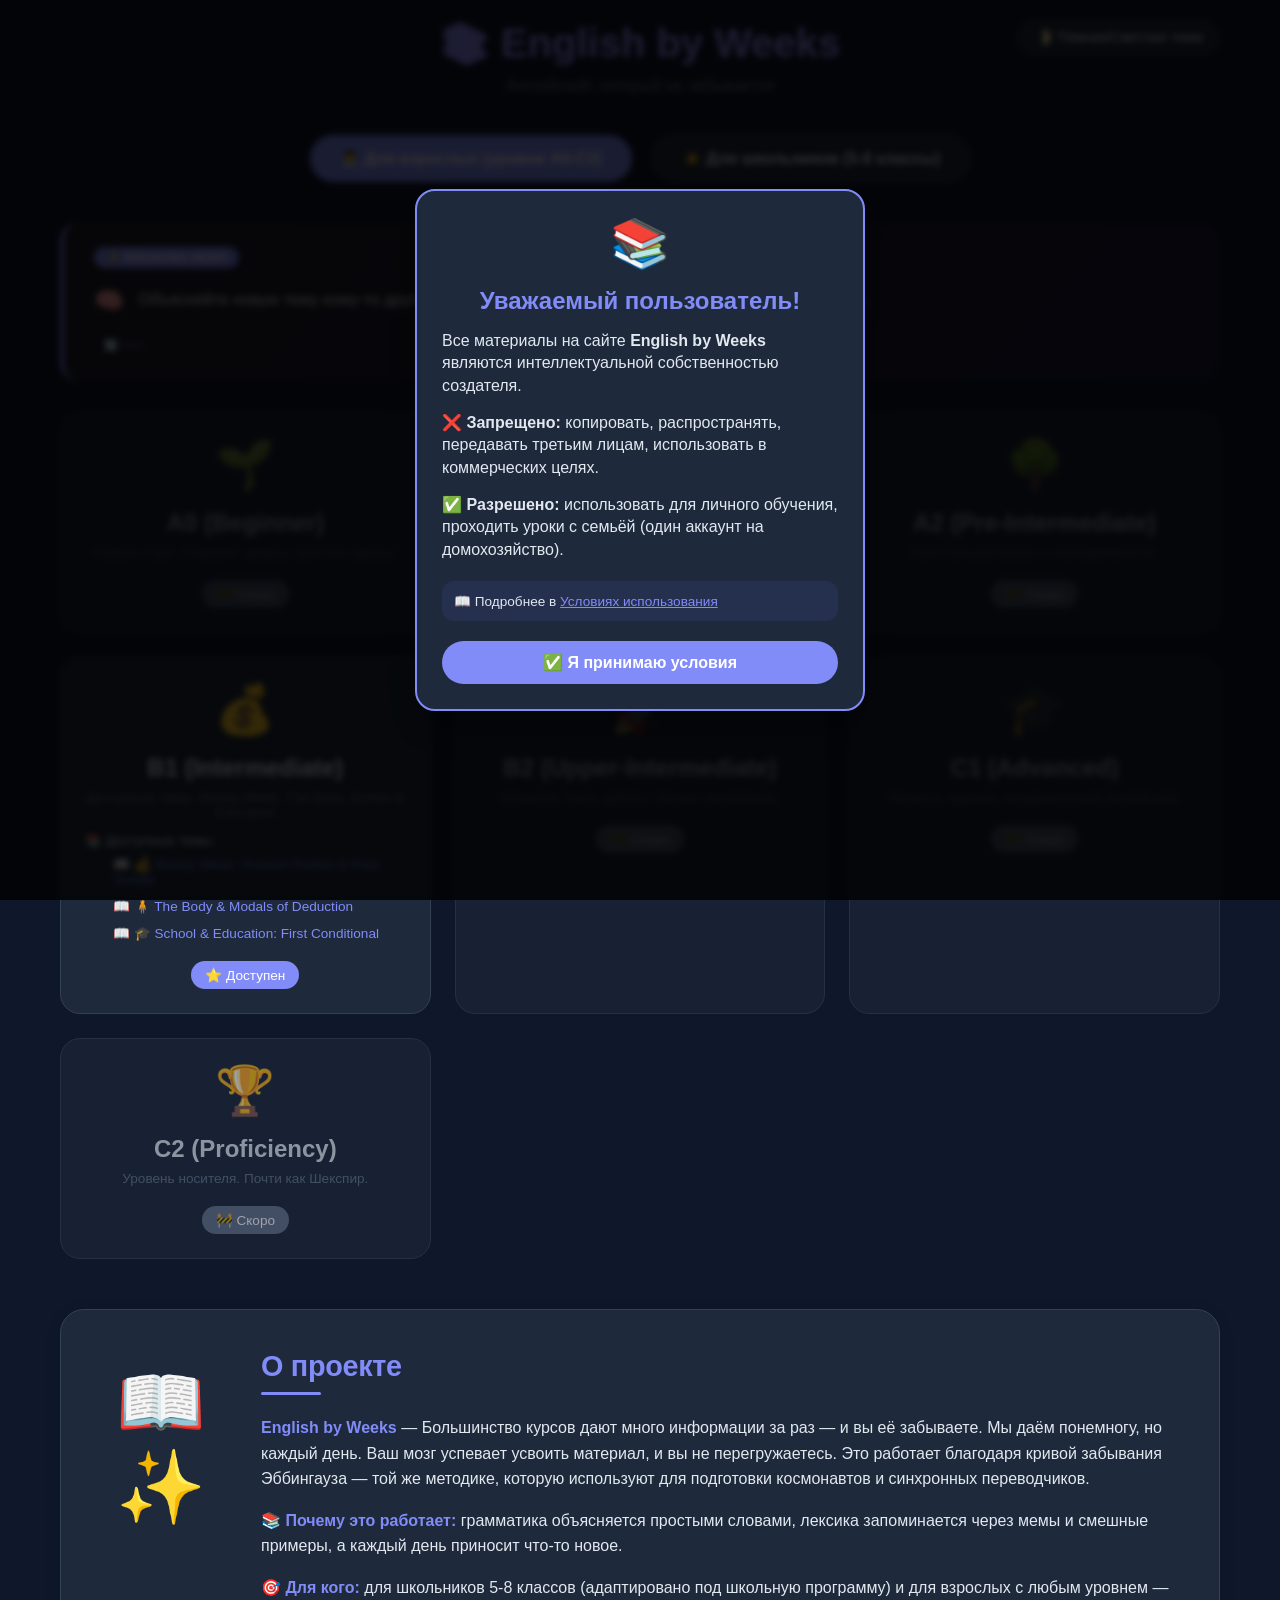
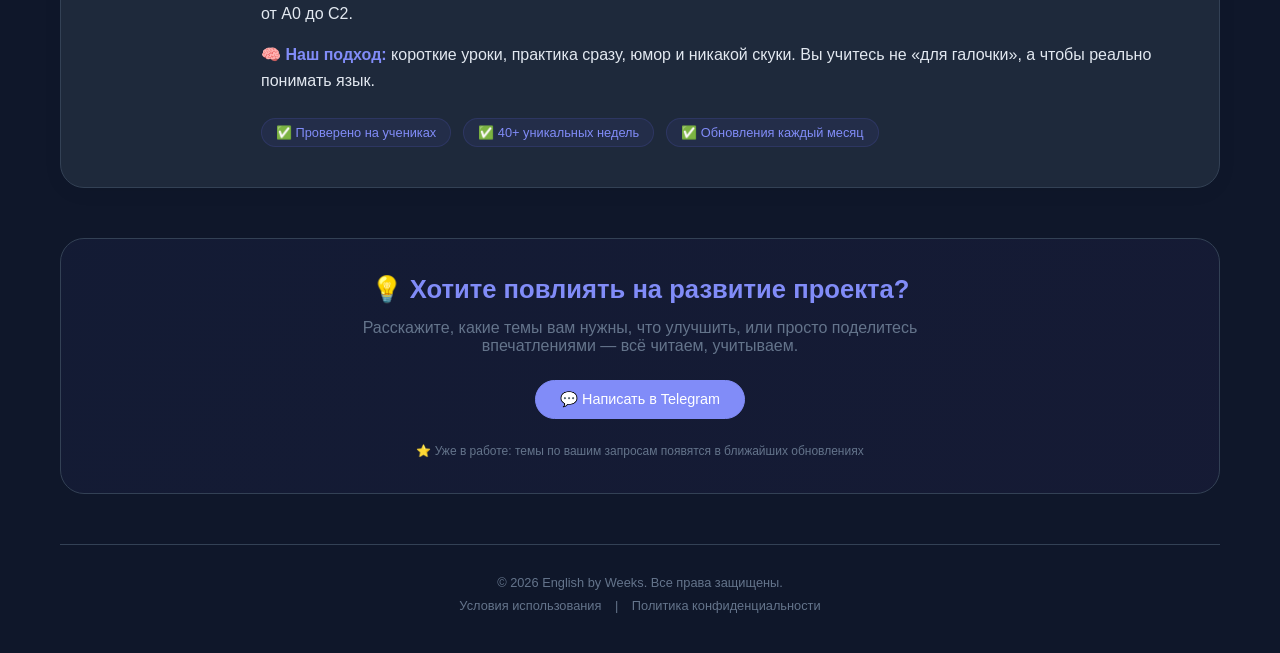
==== commit be70adab: "new about" ====
--- a/docs/index.html
+++ b/docs/index.html
@@ -51,7 +51,7 @@
                 <div class="about-content">
                     <h2 class="about-title">О проекте</h2>
                     <p class="about-text">
-                        <strong>English by Weeks</strong> — онлайн-курс, созданный для тех, кто хочет учить английский язык с удовольствием.
+                        <strong>English by Weeks</strong> — Большинство курсов дают много информации за раз — и вы её забываете. Мы даём понемногу, но каждый день. Ваш мозг успевает усвоить материал, и вы не перегружаетесь. Это работает благодаря кривой забывания Эббингауза — той же методике, которую используют для подготовки космонавтов и синхронных переводчиков.
                     </p>
                     <p class="about-text">
                         📚 <strong>Почему это работает:</strong> грамматика объясняется простыми словами, лексика запоминается через мемы и смешные примеры, а каждый день приносит что-то новое.
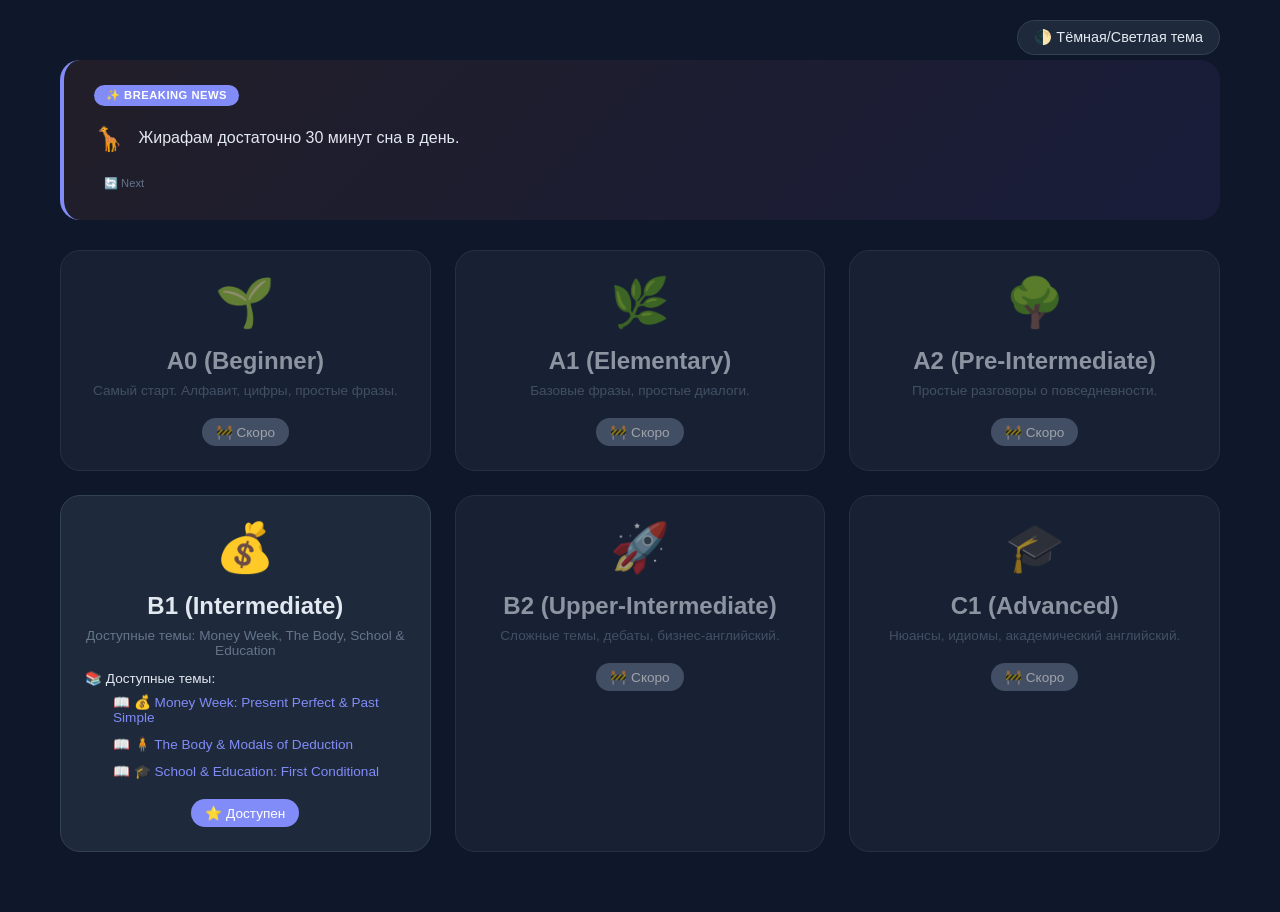
==== commit f73ef91c: "Бета-версия: только взрослые A0-C1, статика без бэкенда" ====
--- a/docs/index.html
+++ b/docs/index.html
@@ -3,7 +3,7 @@
 <head>
     <meta charset="UTF-8">
     <meta name="viewport" content="width=device-width, initial-scale=1.0, user-scalable=yes">
-    <title>English by Weeks — Английский для взрослых и школьников</title>
+    <title>Английский по неделям</title>
     <link rel="stylesheet" href="css/style.css">
     <link rel="icon" href="data:,">
     <link rel="manifest" href="manifest.json">
@@ -13,18 +13,11 @@
     <meta name="apple-mobile-web-app-title" content="EngWeeks">
     <link rel="icon" type="image/svg+xml" href="icons/icon.svg">
 </head>
-<body class="school-theme">
+<body>
     <div class="container">
         <header>
-            <h1>📚 English by Weeks</h1>
-            <p>Английский, который не забывается</p>
             <button class="theme-toggle" onclick="toggleTheme()">🌓 Тёмная/Светлая тема</button>
         </header>
-
-        <div class="audience-switch">
-            <button id="adultsBtn" class="audience-btn">👨‍💼 Для взрослых (уровни A0-C2)</button>
-            <button id="schoolBtn" class="audience-btn">👩‍🎓 Для школьников (5-8 классы)</button>
-        </div>
 
         <!-- Блок "Совет дня" -->
         <div class="tip-section" id="dailyTipBlock">
@@ -42,65 +35,12 @@
             <div class="loading">Загрузка...</div>
         </div>
 
-        <!-- Блок "О проекте" -->
-        <div class="about-section">
-            <div class="about-container">
-                <div class="about-icon">
-                    <div class="about-icon-main">📖✨</div>
-                </div>
-                <div class="about-content">
-                    <h2 class="about-title">О проекте</h2>
-                    <p class="about-text">
-                        <strong>English by Weeks</strong> — Большинство курсов дают много информации за раз — и вы её забываете. Мы даём понемногу, но каждый день. Ваш мозг успевает усвоить материал, и вы не перегружаетесь. Это работает благодаря кривой забывания Эббингауза — той же методике, которую используют для подготовки космонавтов и синхронных переводчиков.
-                    </p>
-                    <p class="about-text">
-                        📚 <strong>Почему это работает:</strong> грамматика объясняется простыми словами, лексика запоминается через мемы и смешные примеры, а каждый день приносит что-то новое.
-                    </p>
-                    <p class="about-text">
-                        🎯 <strong>Для кого:</strong> для школьников 5-8 классов (адаптировано под школьную программу) и для взрослых с любым уровнем — от A0 до C2.
-                    </p>
-                    <p class="about-text">
-                        🧠 <strong>Наш подход:</strong> короткие уроки, практика сразу, юмор и никакой скуки. Вы учитесь не «для галочки», а чтобы реально понимать язык.
-                    </p>
-                    <div class="about-badges">
-                        <div class="about-badge">✅ Проверено на учениках</div>
-                        <div class="about-badge">✅ 40+ уникальных недель</div>
-                        <div class="about-badge">✅ Обновления каждый месяц</div>
-                    </div>
-                </div>
-            </div>
-        </div>
-
-        <!-- Блок предложений и обратной связи -->
-        <div class="feedback-section">
-            <div class="feedback-title">💡 Хотите повлиять на развитие проекта?</div>
-            <div class="feedback-subtitle">
-                Расскажите, какие темы вам нужны, что улучшить, или просто поделитесь впечатлениями — всё читаем, учитываем.
-            </div>
-            <div class="feedback-buttons">
-                <a href="https://t.me/+BAeu1MouSsIzMjE6" target="_blank" rel="noopener noreferrer" class="feedback-btn feedback-btn-primary">
-                    💬 Написать в Telegram
-                </a>
-            </div>
-            <div style="margin-top: 20px; font-size: 0.75rem; color: var(--gray);">
-                ⭐ Уже в работе: темы по вашим запросам появятся в ближайших обновлениях
-            </div>
-        </div>
-
         <button id="installBtn" style="display: none; position: fixed; bottom: 20px; right: 20px; background: var(--primary); color: white; border: none; padding: 12px 20px; border-radius: 30px; cursor: pointer; z-index: 1000; font-weight: bold; box-shadow: 0 4px 12px rgba(0,0,0,0.15);">
             📱 Установить приложение
         </button>
 
         <script src="js/common.js"></script>
         <script src="js/index.js"></script>
-
-        <footer class="site-footer">
-            <p>© <span id="currentYear"></span> English by Weeks. Все права защищены.</p>
-            <div class="footer-links">
-                <a href="/terms.html">Условия использования</a> |
-                <a href="/privacy.html">Политика конфиденциальности</a>
-            </div>
-        </footer>
     </div>
 </body>
 </html>
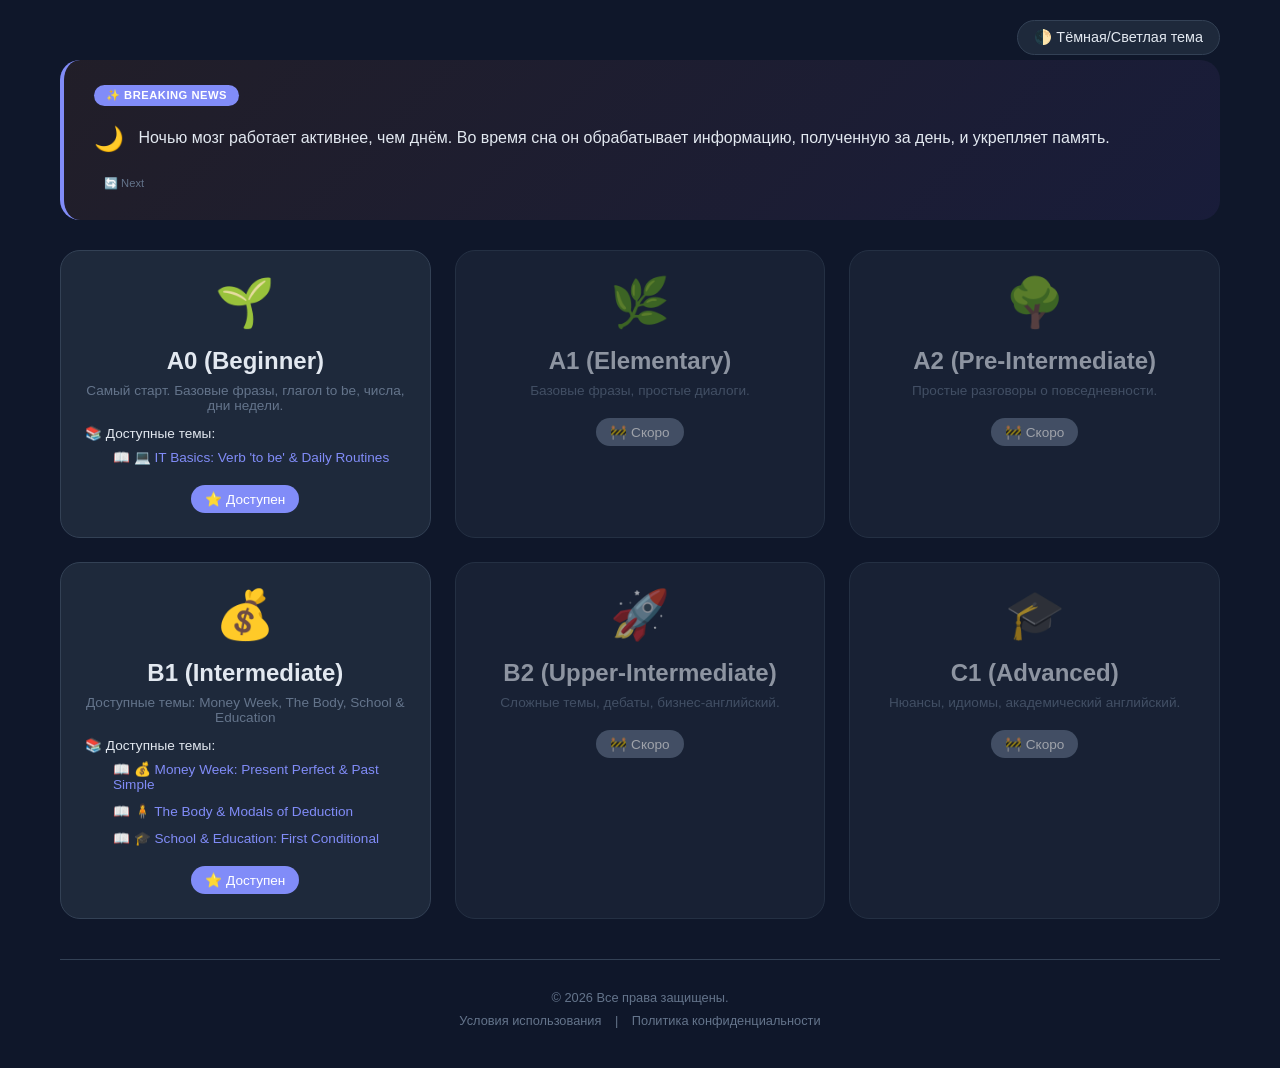
==== commit 387efd1f: "Возвращён футер с годом, условиями и политикой на главную" ====
--- a/docs/index.html
+++ b/docs/index.html
@@ -41,6 +41,14 @@
 
         <script src="js/common.js"></script>
         <script src="js/index.js"></script>
+
+        <footer class="site-footer">
+            <p>© <span id="currentYear"></span> Все права защищены.</p>
+            <div class="footer-links">
+                <a href="terms.html">Условия использования</a> |
+                <a href="privacy.html">Политика конфиденциальности</a>
+            </div>
+        </footer>
     </div>
 </body>
 </html>
